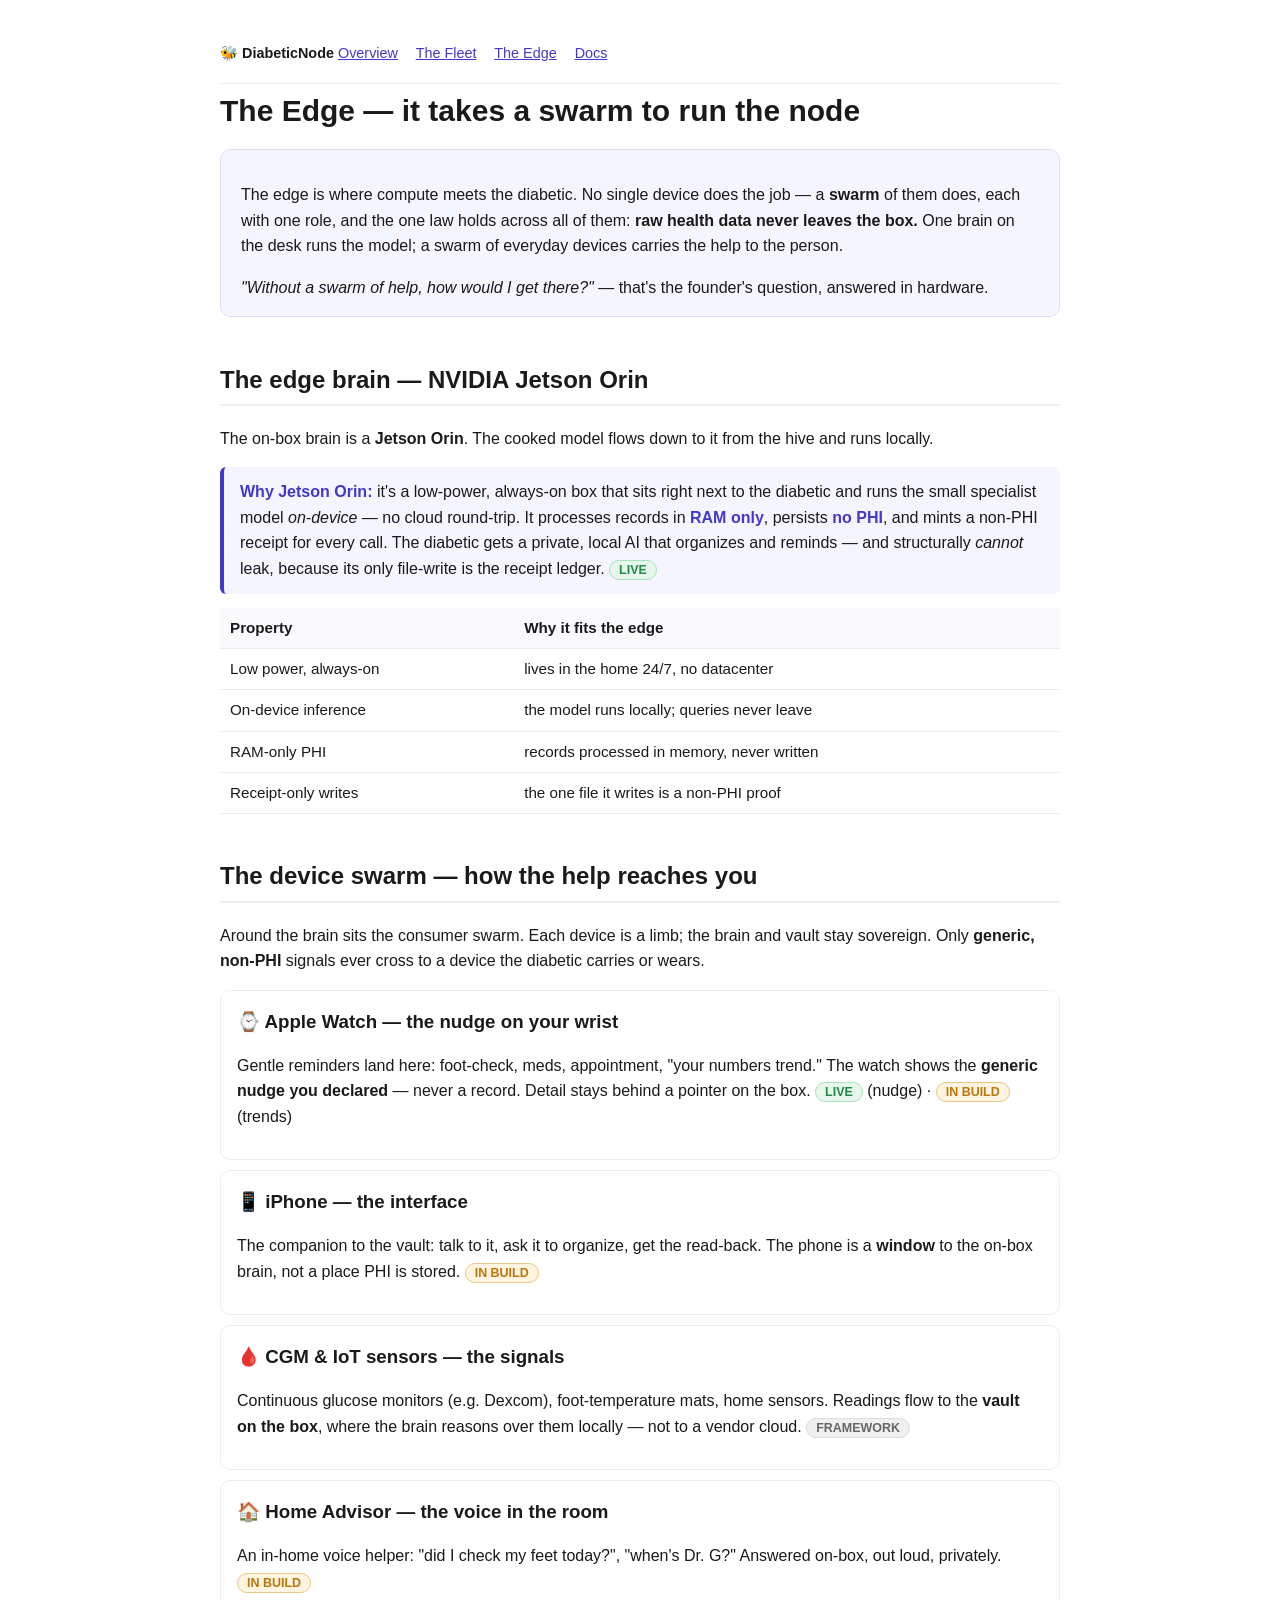
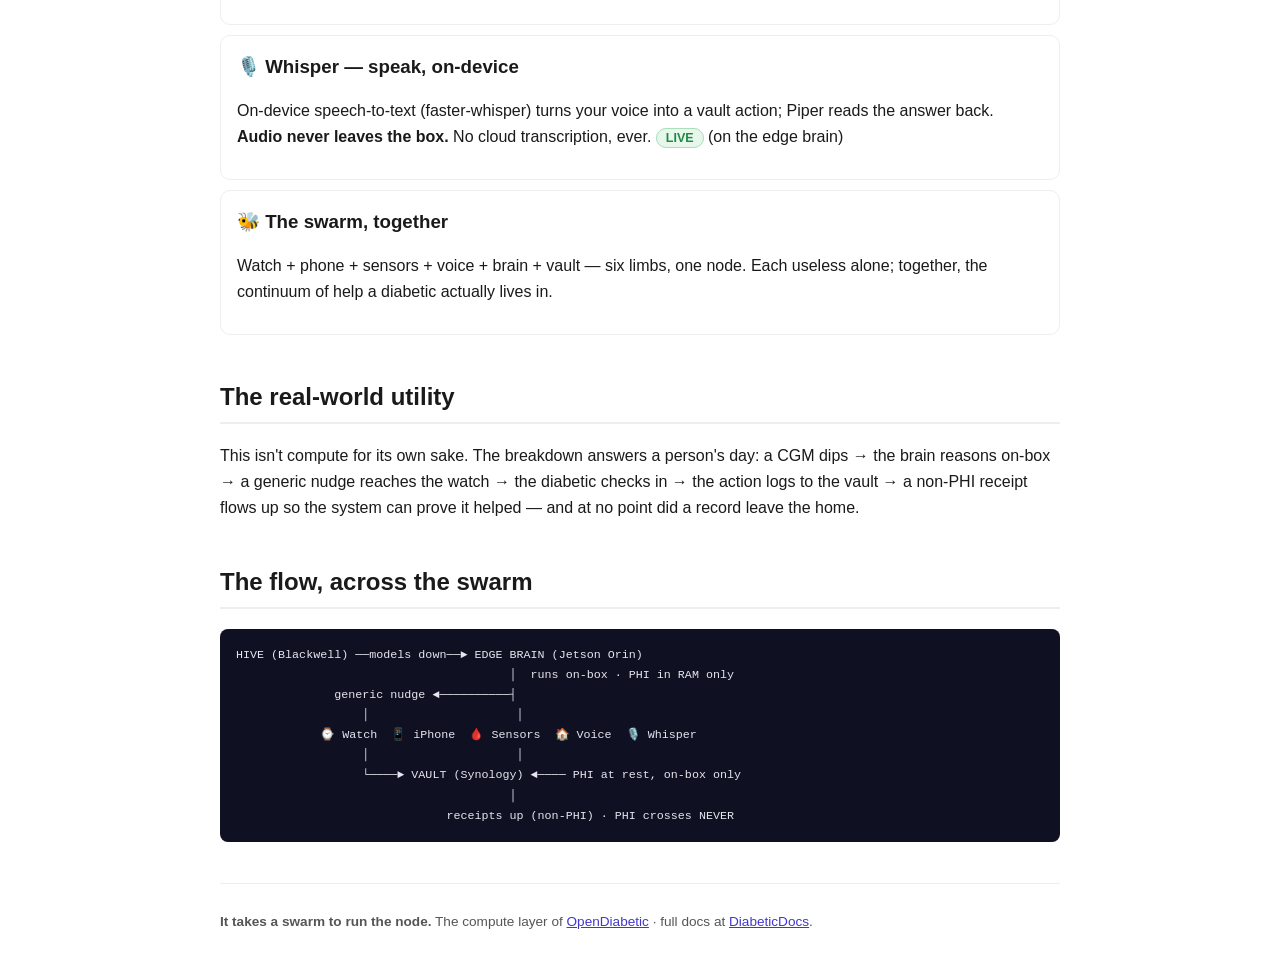
==== the-edge.html @ 3e6de23f "Build DiabeticNode — privacy-first diabetic compute breakdown The crystal-clear hardware breakdown o" ====
<!DOCTYPE html>
<html lang="en">
<head>
<meta charset="utf-8">
<meta name="viewport" content="width=device-width, initial-scale=1">
<title>The Edge — Jetson Orin & the device swarm | DiabeticNode</title>
<meta name="description" content="The diabetic compute edge: a Jetson Orin edge brain running the model on-box, and the consumer device swarm that reaches the diabetic — Apple Watch, iPhone, CGM/IoT sensors, home voice advisor, and on-device Whisper. The real-world use-cases. It takes a swarm to run the node.">
<link rel="canonical" href="https://diabeticnode.com/the-edge">
<link rel="stylesheet" href="/style.css">
<script type="application/ld+json">
{"@context":"https://schema.org","@type":"TechArticle","name":"The Edge — Jetson Orin & the device swarm",
 "url":"https://diabeticnode.com/the-edge","inLanguage":"en","dateModified":"2026-06-21",
 "publisher":{"@type":"Organization","name":"OpenDiabetic","url":"https://opendiabetic.com"}}
</script>
</head>
<body>
<header>
  <nav class="top"><strong>🐝 DiabeticNode</strong>
    <a href="/">Overview</a> <a href="/the-fleet">The Fleet</a> <a href="/the-edge">The Edge</a>
    <a href="https://diabeticdocs.com">Docs</a>
  </nav>
</header>

<h1>The Edge — it takes a swarm to run the node</h1>
<div class="lede">
  <p>The edge is where compute meets the diabetic. No single device does the job — a <b>swarm</b> of them
  does, each with one role, and the one law holds across all of them: <b>raw health data never leaves the
  box.</b> One brain on the desk runs the model; a swarm of everyday devices carries the help to the person.</p>
  <p style="margin-bottom:0"><i>"Without a swarm of help, how would I get there?"</i> — that's the founder's
  question, answered in hardware.</p>
</div>

<h2>The edge brain — NVIDIA Jetson Orin</h2>
<p>The on-box brain is a <b>Jetson Orin</b>. The cooked model flows down to it from the hive and runs locally.</p>
<div class="why"><b>Why Jetson Orin:</b> it's a low-power, always-on box that sits right next to the
diabetic and runs the small specialist model <i>on-device</i> — no cloud round-trip. It processes records
in <b>RAM only</b>, persists <b>no PHI</b>, and mints a non-PHI receipt for every call. The diabetic gets a
private, local AI that organizes and reminds — and structurally <i>cannot</i> leak, because its only
file-write is the receipt ledger. <span class="st live">LIVE</span></div>
<table>
<tr><th>Property</th><th>Why it fits the edge</th></tr>
<tr><td>Low power, always-on</td><td>lives in the home 24/7, no datacenter</td></tr>
<tr><td>On-device inference</td><td>the model runs locally; queries never leave</td></tr>
<tr><td>RAM-only PHI</td><td>records processed in memory, never written</td></tr>
<tr><td>Receipt-only writes</td><td>the one file it writes is a non-PHI proof</td></tr>
</table>

<h2>The device swarm — how the help reaches you</h2>
<p>Around the brain sits the consumer swarm. Each device is a limb; the brain and vault stay sovereign.
Only <b>generic, non-PHI</b> signals ever cross to a device the diabetic carries or wears.</p>
<div class="grid">
  <div class="card"><h3>⌚ Apple Watch — the nudge on your wrist</h3>
    <p>Gentle reminders land here: foot-check, meds, appointment, "your numbers trend." The watch shows the
    <b>generic nudge you declared</b> — never a record. Detail stays behind a pointer on the box.
    <span class="st live">LIVE</span> (nudge) · <span class="st build">IN BUILD</span> (trends)</p></div>
  <div class="card"><h3>📱 iPhone — the interface</h3>
    <p>The companion to the vault: talk to it, ask it to organize, get the read-back. The phone is a
    <b>window</b> to the on-box brain, not a place PHI is stored. <span class="st build">IN BUILD</span></p></div>
  <div class="card"><h3>🩸 CGM & IoT sensors — the signals</h3>
    <p>Continuous glucose monitors (e.g. Dexcom), foot-temperature mats, home sensors. Readings flow to the
    <b>vault on the box</b>, where the brain reasons over them locally — not to a vendor cloud.
    <span class="st frame">FRAMEWORK</span></p></div>
  <div class="card"><h3>🏠 Home Advisor — the voice in the room</h3>
    <p>An in-home voice helper: "did I check my feet today?", "when's Dr. G?" Answered on-box, out loud,
    privately. <span class="st build">IN BUILD</span></p></div>
  <div class="card"><h3>🎙️ Whisper — speak, on-device</h3>
    <p>On-device speech-to-text (faster-whisper) turns your voice into a vault action; Piper reads the answer
    back. <b>Audio never leaves the box.</b> No cloud transcription, ever. <span class="st live">LIVE</span> (on the edge brain)</p></div>
  <div class="card"><h3>🐝 The swarm, together</h3>
    <p>Watch + phone + sensors + voice + brain + vault — six limbs, one node. Each useless alone; together,
    the continuum of help a diabetic actually lives in.</p></div>
</div>

<h2>The real-world utility</h2>
<p>This isn't compute for its own sake. The breakdown answers a person's day: a CGM dips → the brain reasons
on-box → a generic nudge reaches the watch → the diabetic checks in → the action logs to the vault → a non-PHI
receipt flows up so the system can prove it helped — and at no point did a record leave the home.</p>

<h2>The flow, across the swarm</h2>
<pre class="flow"><code>HIVE (Blackwell) ──models down──► EDGE BRAIN (Jetson Orin)
                                       │  runs on-box · PHI in RAM only
              generic nudge ◄──────────┤
                  │                     │
            ⌚ Watch  📱 iPhone  🩸 Sensors  🏠 Voice  🎙️ Whisper
                  │                     │
                  └────► VAULT (Synology) ◄──── PHI at rest, on-box only
                                       │
                              receipts up (non-PHI) · PHI crosses NEVER</code></pre>

<footer>
  <p><b>It takes a swarm to run the node.</b> The compute layer of
  <a href="https://opendiabetic.com">OpenDiabetic</a> · full docs at
  <a href="https://diabeticdocs.com">DiabeticDocs</a>.</p>
</footer>
</body>
</html>
---- style.css ----
body{font:16px/1.6 -apple-system,Segoe UI,Roboto,sans-serif;max-width:840px;margin:0 auto;padding:24px;color:#1a1a1a}
header{padding:18px 0;border-bottom:1px solid #eee;margin-bottom:8px}
nav.top{font-size:.9em} nav.top a{margin-right:14px}
h1{font-size:30px;line-height:1.2;margin:.3em 0}
h2{margin-top:1.8em;border-bottom:2px solid #eee;padding-bottom:.2em}
h3{margin:1.2em 0 .2em}
a{color:#4338ca}
.tag{color:#4338ca;font-weight:600}
.lede{background:#f5f5ff;border:1px solid #ddddf5;border-radius:10px;padding:16px 20px;margin:20px 0}
table{border-collapse:collapse;width:100%;margin:14px 0;font-size:.95em}
th,td{text-align:left;padding:8px 10px;border-bottom:1px solid #eee;vertical-align:top}
th{background:#fafafe}
.st{font-size:.78em;font-weight:700;padding:2px 9px;border-radius:20px;white-space:nowrap}
.live{background:#e8f7ec;color:#1f8a44;border:1px solid #a8e0ba}
.build{background:#fff4e0;color:#b9770e;border:1px solid #e8c98a}
.frame{background:#f0f0f3;color:#666;border:1px solid #ddd}
pre{background:#0f1021;color:#e6e6f0;padding:16px;border-radius:8px;overflow:auto;font-size:13px;line-height:1.5}
code{background:#f0f0f5;padding:1px 5px;border-radius:4px;font-size:.9em}
pre code{background:none;padding:0}
.law{background:#fdf6ec;border-left:4px solid #b9770e;padding:14px 18px;border-radius:6px}
footer{margin-top:3em;border-top:1px solid #eee;padding-top:1em;font-size:.85em;color:#555}
.why{background:#f5f5ff;border-left:4px solid #4338ca;padding:12px 16px;border-radius:6px;margin:10px 0}
.why b{color:#4338ca}
.grid{display:grid;grid-template-columns:1fr;gap:10px;margin:14px 0}
.card{border:1px solid #eee;border-radius:10px;padding:14px 16px}
.card h3{margin:.1em 0 .3em}
.flow{background:#0f1021;color:#e6e6f0;padding:16px;border-radius:8px;font-size:13px;line-height:1.55;overflow:auto}
.hero{text-align:center;padding:18px 0 8px;border-bottom:1px solid #eee;margin-bottom:8px}
.hero .tagline{font-size:26px;font-weight:700;line-height:1.25;margin:.1em 0;color:#1a1a1a}
.hero .byline{color:#4338ca;font-weight:600;margin:.2em 0}
.hero .pillars{color:#555;margin:.4em 0 0;font-size:.98em}
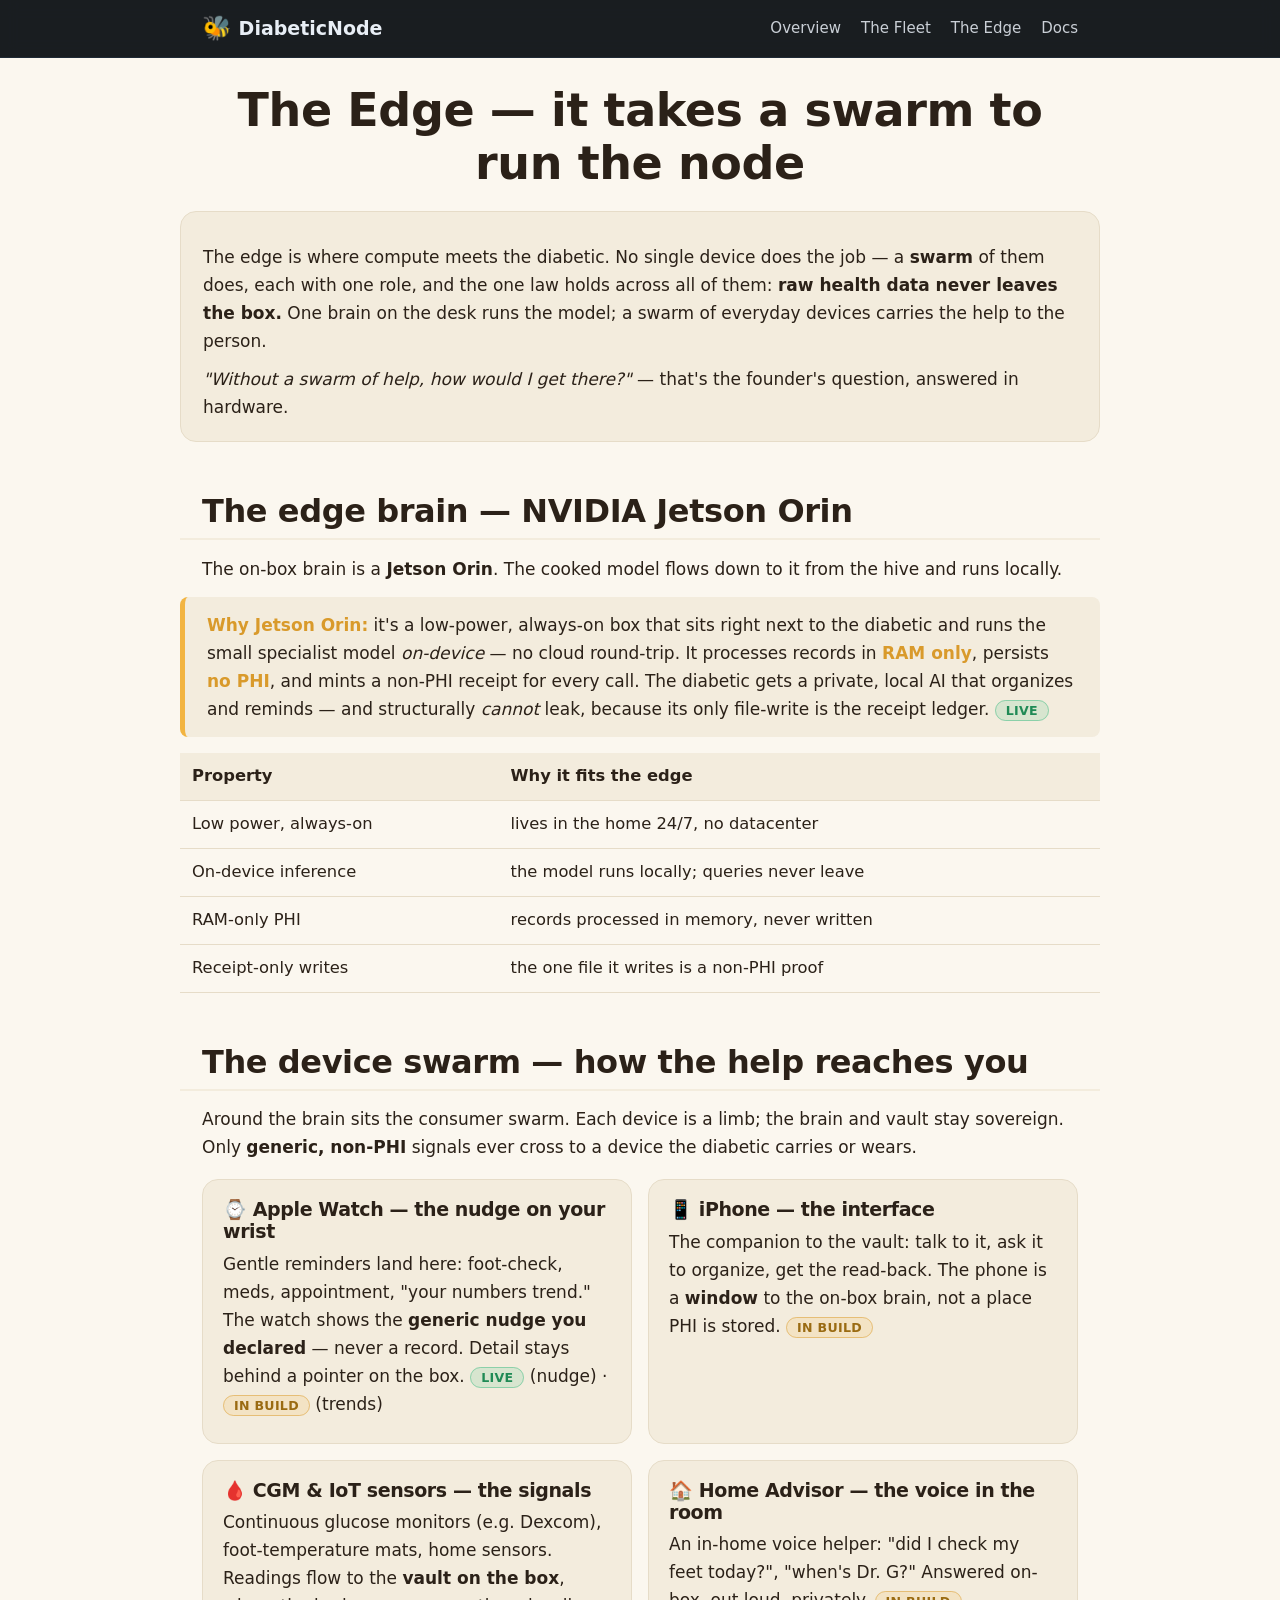
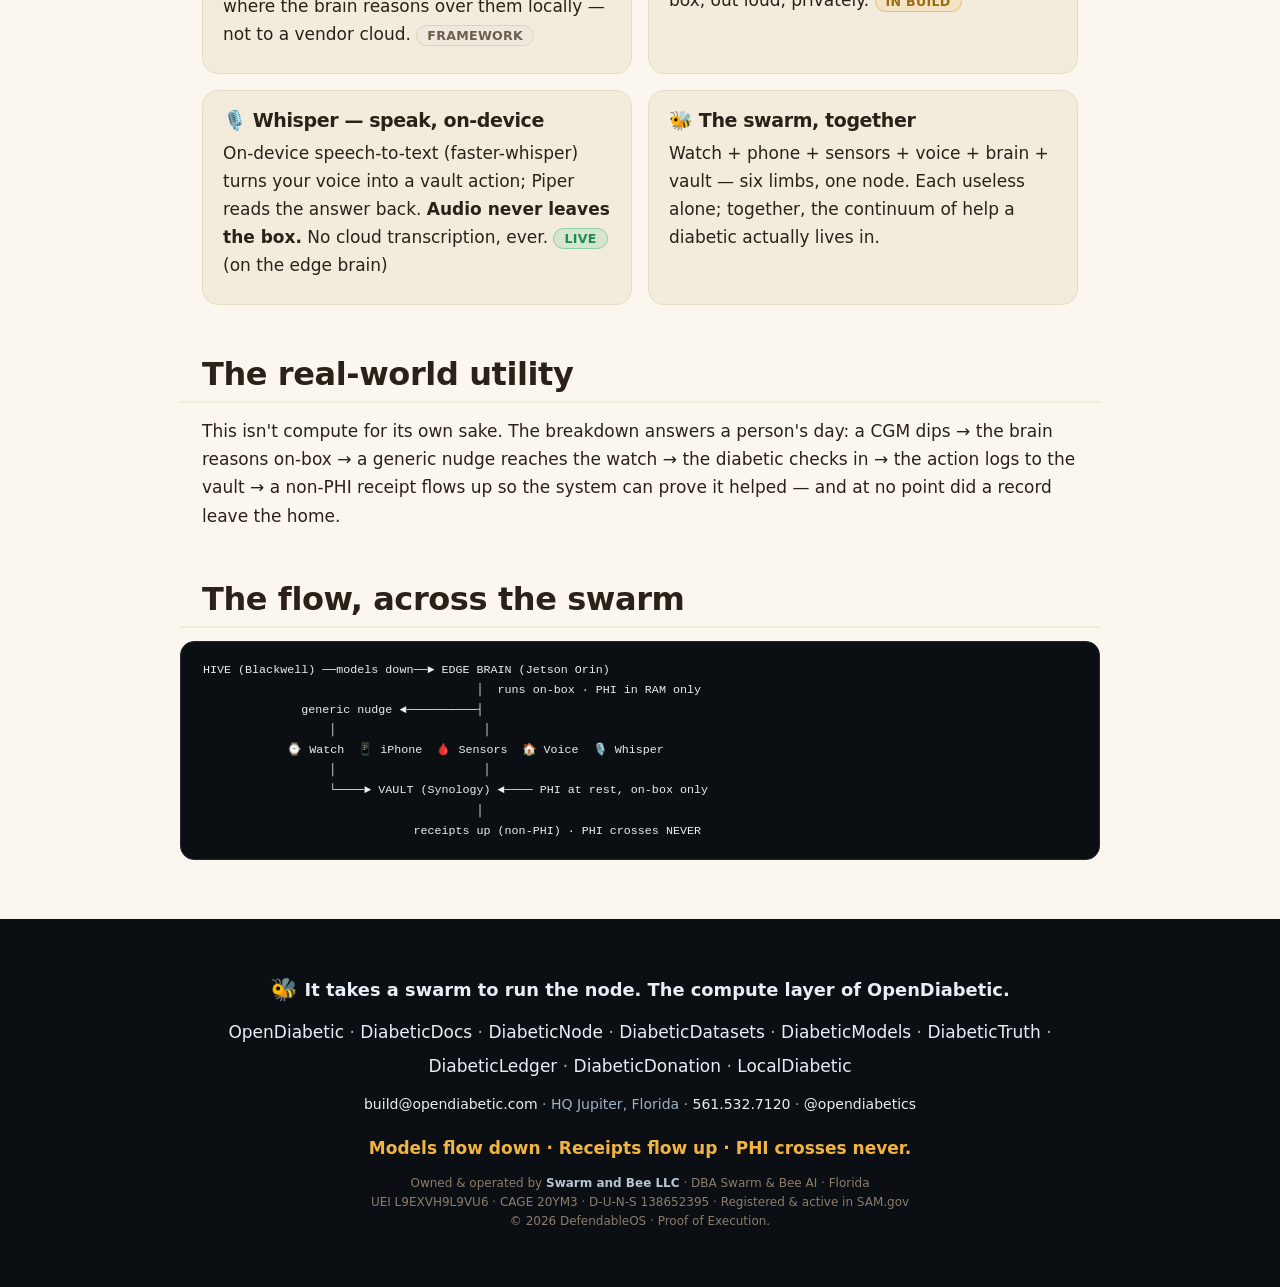
==== commit 70af5082: "Gold review: re-skin to canonical look + 9-link footer + Swarm and Bee LLC legal block + honest stat" ====
--- a/the-edge.html
+++ b/the-edge.html
@@ -6,16 +6,32 @@
 <title>The Edge — Jetson Orin & the device swarm | DiabeticNode</title>
 <meta name="description" content="The diabetic compute edge: a Jetson Orin edge brain running the model on-box, and the consumer device swarm that reaches the diabetic — Apple Watch, iPhone, CGM/IoT sensors, home voice advisor, and on-device Whisper. The real-world use-cases. It takes a swarm to run the node.">
 <link rel="canonical" href="https://diabeticnode.com/the-edge">
+<meta name="robots" content="index,follow,max-image-preview:large">
+<meta name="theme-color" content="#0B0F14">
+<meta name="author" content="OpenDiabetic">
+<meta property="og:type" content="article">
+<meta property="og:site_name" content="DiabeticNode">
+<meta property="og:url" content="https://diabeticnode.com/the-edge">
+<meta property="og:title" content="The Edge — Jetson Orin & the device swarm | DiabeticNode">
+<meta property="og:description" content="The diabetic compute edge: a Jetson Orin edge brain running the model on-box, and the consumer device swarm — Apple Watch, iPhone, CGM/IoT sensors, home voice, on-device Whisper. It takes a swarm to run the node.">
+<meta property="og:locale" content="en_US">
+<meta name="twitter:card" content="summary_large_image">
+<meta name="twitter:site" content="@opendiabetics">
+<meta name="twitter:title" content="The Edge — Jetson Orin & the device swarm | DiabeticNode">
+<meta name="twitter:description" content="The on-box brain and the everyday devices that carry the help. Raw health data never leaves the box.">
 <link rel="stylesheet" href="/style.css">
 <script type="application/ld+json">
 {"@context":"https://schema.org","@type":"TechArticle","name":"The Edge — Jetson Orin & the device swarm",
  "url":"https://diabeticnode.com/the-edge","inLanguage":"en","dateModified":"2026-06-21",
- "publisher":{"@type":"Organization","name":"OpenDiabetic","url":"https://opendiabetic.com"}}
+ "publisher":{"@type":"Organization","name":"OpenDiabetic","url":"https://opendiabetic.com",
+   "parentOrganization":{"@type":"Organization","name":"Swarm and Bee LLC","legalName":"Swarm and Bee LLC","alternateName":"Swarm & Bee AI",
+     "identifier":[{"@type":"PropertyValue","propertyID":"SAM UEI","value":"L9EXVH9L9VU6"},{"@type":"PropertyValue","propertyID":"CAGE","value":"20YM3"},{"@type":"PropertyValue","propertyID":"DUNS","value":"138652395"}]}},
+ "sameAs":["https://opendiabetic.com","https://diabeticdocs.com","https://diabeticnode.com","https://x.com/opendiabetics"]}
 </script>
 </head>
 <body>
 <header>
-  <nav class="top"><strong>🐝 DiabeticNode</strong>
+  <nav class="top"><strong><span class="bee" aria-hidden="true">🐝</span> DiabeticNode</strong>
     <a href="/">Overview</a> <a href="/the-fleet">The Fleet</a> <a href="/the-edge">The Edge</a>
     <a href="https://diabeticdocs.com">Docs</a>
   </nav>
@@ -88,9 +104,27 @@
                               receipts up (non-PHI) · PHI crosses NEVER</code></pre>
 
 <footer>
-  <p><b>It takes a swarm to run the node.</b> The compute layer of
-  <a href="https://opendiabetic.com">OpenDiabetic</a> · full docs at
-  <a href="https://diabeticdocs.com">DiabeticDocs</a>.</p>
+  <div class="wrap">
+    <p class="tagline"><span class="bee" aria-hidden="true">🐝</span> It takes a swarm to run the node. The compute layer of OpenDiabetic.</p>
+    <p class="links">
+      <a href="https://opendiabetic.com">OpenDiabetic</a> ·
+      <a href="https://diabeticdocs.com">DiabeticDocs</a> ·
+      <a href="https://diabeticnode.com">DiabeticNode</a> ·
+      <a href="https://diabeticdatasets.com">DiabeticDatasets</a> ·
+      <a href="https://diabeticmodels.com">DiabeticModels</a> ·
+      <a href="https://diabetictruth.org">DiabeticTruth</a> ·
+      <a href="https://diabeticledger.com">DiabeticLedger</a> ·
+      <a href="https://diabeticdonation.com">DiabeticDonation</a> ·
+      <a href="https://localdiabetic.com">LocalDiabetic</a>
+    </p>
+    <p class="contact"><a href="mailto:build@opendiabetic.com">build@opendiabetic.com</a> ·
+      HQ Jupiter, Florida · <a href="tel:+15615327120">561.532.7120</a> ·
+      <a href="https://x.com/opendiabetics" rel="me">@opendiabetics</a></p>
+    <p class="motto">Models flow down · Receipts flow up · PHI crosses never.</p>
+    <p class="legal">Owned &amp; operated by <b>Swarm and Bee LLC</b> · DBA Swarm &amp; Bee AI · Florida<br>
+      UEI L9EXVH9L9VU6 · CAGE 20YM3 · D-U-N-S 138652395 · Registered &amp; active in SAM.gov<br>
+      &copy; 2026 DefendableOS · Proof of Execution.</p>
+  </div>
 </footer>
 </body>
 </html>
--- a/style.css
+++ b/style.css
@@ -1,31 +1,96 @@
-body{font:16px/1.6 -apple-system,Segoe UI,Roboto,sans-serif;max-width:840px;margin:0 auto;padding:24px;color:#1a1a1a}
-header{padding:18px 0;border-bottom:1px solid #eee;margin-bottom:8px}
-nav.top{font-size:.9em} nav.top a{margin-right:14px}
-h1{font-size:30px;line-height:1.2;margin:.3em 0}
-h2{margin-top:1.8em;border-bottom:2px solid #eee;padding-bottom:.2em}
-h3{margin:1.2em 0 .2em}
-a{color:#4338ca}
-.tag{color:#4338ca;font-weight:600}
-.lede{background:#f5f5ff;border:1px solid #ddddf5;border-radius:10px;padding:16px 20px;margin:20px 0}
-table{border-collapse:collapse;width:100%;margin:14px 0;font-size:.95em}
-th,td{text-align:left;padding:8px 10px;border-bottom:1px solid #eee;vertical-align:top}
-th{background:#fafafe}
-.st{font-size:.78em;font-weight:700;padding:2px 9px;border-radius:20px;white-space:nowrap}
-.live{background:#e8f7ec;color:#1f8a44;border:1px solid #a8e0ba}
-.build{background:#fff4e0;color:#b9770e;border:1px solid #e8c98a}
-.frame{background:#f0f0f3;color:#666;border:1px solid #ddd}
-pre{background:#0f1021;color:#e6e6f0;padding:16px;border-radius:8px;overflow:auto;font-size:13px;line-height:1.5}
-code{background:#f0f0f5;padding:1px 5px;border-radius:4px;font-size:.9em}
-pre code{background:none;padding:0}
-.law{background:#fdf6ec;border-left:4px solid #b9770e;padding:14px 18px;border-radius:6px}
-footer{margin-top:3em;border-top:1px solid #eee;padding-top:1em;font-size:.85em;color:#555}
-.why{background:#f5f5ff;border-left:4px solid #4338ca;padding:12px 16px;border-radius:6px;margin:10px 0}
-.why b{color:#4338ca}
-.grid{display:grid;grid-template-columns:1fr;gap:10px;margin:14px 0}
-.card{border:1px solid #eee;border-radius:10px;padding:14px 16px}
-.card h3{margin:.1em 0 .3em}
-.flow{background:#0f1021;color:#e6e6f0;padding:16px;border-radius:8px;font-size:13px;line-height:1.55;overflow:auto}
-.hero{text-align:center;padding:18px 0 8px;border-bottom:1px solid #eee;margin-bottom:8px}
-.hero .tagline{font-size:26px;font-weight:700;line-height:1.25;margin:.1em 0;color:#1a1a1a}
-.hero .byline{color:#4338ca;font-weight:600;margin:.2em 0}
-.hero .pillars{color:#555;margin:.4em 0 0;font-size:.98em}
+:root{
+  --honey:#F2B441; --honey-600:#D99A2B; --green:#2FB67A; --red:#E2524F; --blue:#3D9BE9;
+  --ink-900:#0B0F14; --ink-800:#0e141b; --ink-700:#121922; --line:#1F2A36; --ink-50:#E8EEF5;
+  --mut:#9fb1c2; --paper:#FBF7EF; --paper-100:#F3ECDD; --cocoa:#2B2118;
+}
+*{box-sizing:border-box}
+html{scroll-behavior:smooth}
+body{margin:0;background:var(--paper);color:var(--cocoa);
+  font:17px/1.65 Inter,system-ui,-apple-system,"Segoe UI",Roboto,Helvetica,Arial,sans-serif;-webkit-font-smoothing:antialiased}
+.wrap{max-width:920px;margin:0 auto;padding:0 22px}
+a{color:var(--honey-600);text-decoration:none}
+a:hover{text-decoration:underline}
+h1,h2,h3,h4{letter-spacing:-.4px;line-height:1.15;color:var(--cocoa)}
+b{color:inherit;font-weight:800}
+
+/* nav */
+header{position:sticky;top:0;z-index:20;background:rgba(11,15,20,.94);backdrop-filter:blur(8px);
+  border-bottom:1px solid var(--line)}
+nav.top{display:flex;align-items:center;flex-wrap:wrap;gap:8px 20px;max-width:920px;margin:0 auto;padding:13px 22px;font-size:15px}
+nav.top strong{color:var(--ink-50);font-size:19px;font-weight:800;margin-right:auto}
+nav.top a{color:var(--ink-50);opacity:.85;margin:0}
+nav.top a:hover{opacity:1;text-decoration:none}
+.bee{font-size:1.25em;line-height:1;vertical-align:-.05em}
+
+/* hero */
+.hero{background:radial-gradient(1100px 460px at 50% -160px,rgba(242,180,65,.16),transparent),var(--ink-900);
+  color:var(--ink-50);text-align:center;padding:56px 22px 60px;margin:0 0 8px}
+.hero .tagline{font-size:clamp(28px,5vw,46px);font-weight:800;line-height:1.15;margin:.1em auto;max-width:760px;color:#fff}
+.hero .byline{color:var(--honey);font-weight:700;margin:.5em 0 0;letter-spacing:.3px}
+.hero .pillars{color:#c8d6e3;margin:.7em 0 0;font-size:1.02em}
+.hero .pillars b{color:var(--honey)}
+
+/* page flow */
+main,h1,h2,h3,p,table,pre,.lede,.law,.why,.grid{max-width:920px;margin-left:auto;margin-right:auto}
+body>h1,body>h2,body>h3,body>p,body>table,body>pre,body>.lede,body>.law,body>.why,body>.grid{
+  padding-left:22px;padding-right:22px}
+h1{font-size:clamp(30px,5vw,46px);font-weight:800;line-height:1.15;margin:.55em auto .25em;text-align:center;max-width:880px}
+h2{font-size:clamp(23px,3.4vw,32px);font-weight:800;margin:1.6em auto .35em;padding-bottom:.25em;
+  border-bottom:2px solid var(--paper-100)}
+h3{margin:1.1em 0 .25em;font-size:19px;font-weight:800}
+p{margin:.85em auto}
+
+/* lede / cards / callouts */
+.lede{background:var(--paper-100);border:1px solid #e6dcc8;border-radius:16px;padding:20px 24px;margin:22px auto;
+  max-width:920px}
+.lede p{margin:.6em 0}
+table{border-collapse:collapse;width:100%;margin:16px auto;font-size:.96em}
+th,td{text-align:left;padding:10px 12px;border-bottom:1px solid #e6dcc8;vertical-align:top}
+th{background:var(--paper-100);font-weight:800;color:var(--cocoa)}
+
+/* status pills */
+.st{font-size:.74em;font-weight:800;padding:2px 10px;border-radius:999px;white-space:nowrap;letter-spacing:.3px}
+.live{background:rgba(47,182,122,.14);color:#1f8a55;border:1px solid rgba(47,182,122,.45)}
+.build{background:rgba(242,180,65,.16);color:#9a6b12;border:1px solid rgba(217,154,43,.5)}
+.frame{background:#efe9dd;color:#6b5e4f;border:1px solid #ddd2bd}
+
+/* code / flow */
+pre{background:var(--ink-900);color:var(--ink-50);padding:18px;border-radius:14px;overflow:auto;
+  font-size:13px;line-height:1.55;border:1px solid var(--line)}
+code{background:var(--paper-100);padding:1px 6px;border-radius:5px;font-size:.9em;color:var(--cocoa)}
+pre code{background:none;padding:0;color:inherit}
+.flow{background:var(--ink-900);color:var(--ink-50);font-size:13px;line-height:1.55}
+
+/* the one law */
+.law{background:linear-gradient(180deg,rgba(242,180,65,.12),transparent),var(--paper-100);
+  border-left:5px solid var(--honey);padding:16px 20px;border-radius:8px;margin:14px auto;font-size:1.04em}
+
+/* why blocks */
+.why{background:var(--paper-100);border-left:5px solid var(--honey);padding:14px 18px;border-radius:8px;margin:12px auto}
+.why b{color:var(--honey-600)}
+
+/* card grid */
+.grid{display:grid;grid-template-columns:repeat(2,1fr);gap:16px;margin:18px auto}
+.card{background:var(--paper-100);border:1px solid #e6dcc8;border-radius:16px;padding:18px 20px}
+.card h3{margin:.05em 0 .35em}
+.card p{margin:.4em 0}
+
+/* footer */
+footer{background:var(--ink-900);color:var(--ink-50);padding:46px 0;margin-top:3.5em;text-align:center}
+footer .wrap{max-width:920px}
+footer p{color:var(--mut);margin:10px auto}
+footer .tagline{color:var(--ink-50);font-size:1.05em;font-weight:600}
+footer .links{line-height:2}
+footer .links a{color:var(--ink-50)}
+footer .links a:hover{color:var(--honey)}
+footer .contact{font-size:14px}
+footer .contact a{color:var(--ink-50)}
+footer .motto{color:var(--honey);font-weight:700;margin-top:18px}
+footer .legal{font-size:12px;color:#8a7d6c;margin-top:12px;line-height:1.6}
+footer .legal b{color:#b8c6d4}
+
+@media(max-width:760px){
+  .grid{grid-template-columns:1fr}
+  nav.top{gap:6px 14px}
+  nav.top strong{margin-right:8px}
+}
